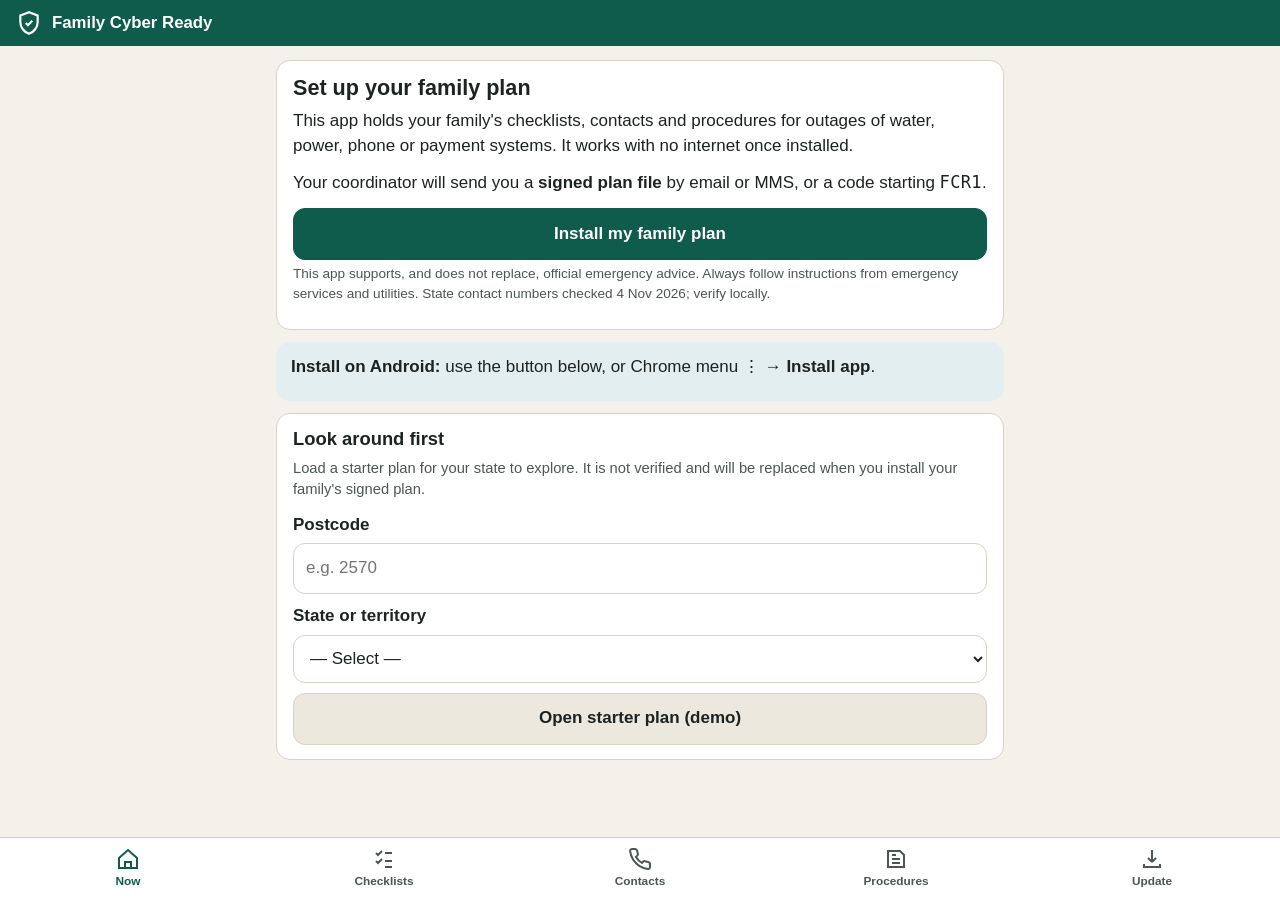
==== index.html @ 1589eb36 "Family Cyber Ready v1.2 — offline family incident plan PWA Co-Authored-By: Claude Opus 5.5 <noreply@" ====
<!doctype html>
<html lang="en-AU">
<head>
<meta charset="utf-8">
<meta name="viewport" content="width=device-width, initial-scale=1, viewport-fit=cover">
<title>Family Cyber Ready</title>
<meta name="description" content="Offline family plan for critical-infrastructure cyber incidents.">
<meta name="theme-color" content="#0f5c4d">
<meta name="apple-mobile-web-app-capable" content="yes">
<meta name="mobile-web-app-capable" content="yes">
<meta name="apple-mobile-web-app-title" content="Family Ready">
<meta name="apple-mobile-web-app-status-bar-style" content="black-translucent">
<meta http-equiv="Content-Security-Policy" content="default-src 'self'; script-src 'self'; style-src 'self' 'unsafe-inline'; img-src 'self' data:; connect-src 'self'; object-src 'none'; base-uri 'none'; form-action 'self'">
<link rel="manifest" href="manifest.webmanifest">
<link rel="icon" href="icons/icon-192.png">
<link rel="apple-touch-icon" href="icons/apple-touch-icon.png">
<link rel="stylesheet" href="styles.css">
</head>
<body>
<header class="top">
  <svg width="26" height="26" viewBox="0 0 24 24" fill="none" stroke="currentColor" stroke-width="2" aria-hidden="true"><path d="M12 2 4 5v6c0 5 3.4 9.4 8 11 4.6-1.6 8-6 8-11V5l-8-3z"/><path d="m9 12 2 2 4-4"/></svg>
  <div class="title" id="hdr-title">Family Cyber Ready</div>
  <div class="ver" id="hdr-ver"></div>
</header>
<main id="view" aria-live="polite"></main>
<div id="print-all"></div>

<nav class="tabs" aria-label="Sections">
  <a href="#now" data-tab="now"><svg viewBox="0 0 24 24" fill="none" stroke="currentColor" stroke-width="2"><path d="M3 11 12 3l9 8v10H3z"/><path d="M9 21v-6h6v6"/></svg>Now</a>
  <a href="#lists" data-tab="lists"><svg viewBox="0 0 24 24" fill="none" stroke="currentColor" stroke-width="2"><path d="m4 6 2 2 4-4M4 14l2 2 4-4M13 6h7M13 14h7M13 20h7"/></svg>Checklists</a>
  <a href="#contacts" data-tab="contacts"><svg viewBox="0 0 24 24" fill="none" stroke="currentColor" stroke-width="2"><path d="M22 16.9v3a2 2 0 0 1-2.2 2 19.8 19.8 0 0 1-8.6-3.1 19.5 19.5 0 0 1-6-6A19.8 19.8 0 0 1 2.1 4.2 2 2 0 0 1 4.1 2h3a2 2 0 0 1 2 1.7c.1 1 .4 1.9.7 2.8a2 2 0 0 1-.5 2.1L8 9.9a16 16 0 0 0 6 6l1.3-1.3a2 2 0 0 1 2.1-.4c.9.3 1.8.6 2.8.7a2 2 0 0 1 1.7 2z"/></svg>Contacts</a>
  <a href="#procs" data-tab="procs"><svg viewBox="0 0 24 24" fill="none" stroke="currentColor" stroke-width="2"><path d="M4 4h12l4 4v12H4z"/><path d="M8 12h8M8 16h8M8 8h4"/></svg>Procedures</a>
  <a href="#update" data-tab="update"><svg viewBox="0 0 24 24" fill="none" stroke="currentColor" stroke-width="2"><path d="M12 3v12m0 0-4-4m4 4 4-4"/><path d="M4 17v3h16v-3"/></svg>Update</a>
</nav>

<dialog id="dlg"><div class="dlg" id="dlg-body"></div></dialog>

<script src="trust.js"></script>
<script src="fcr-core.js"></script>
<script src="starter-plan.js"></script>
<script src="regions.js"></script>
<script src="app.js"></script>
</body>
</html>
---- styles.css ----
:root {
  --bg: #f4f1ea; --surface: #ffffff; --surface-2: #ece8de; --ink: #1d2320; --ink-2: #4d5650; --line: #d8d2c4;
  --accent: #0f5c4d; --accent-ink: #ffffff; --warn: #a65d00; --warn-bg: #fff1dc; --urgent: #b3261e; --urgent-bg: #fde7e5;
  --ok: #1f7a3a; --ok-bg: #e2f3e6; --info-bg: #e3eef0;
  --radius: 14px; --tap: 52px;
  font-family: -apple-system, "SF Pro Text", "Segoe UI", Roboto, "Helvetica Neue", Arial, sans-serif;
  color-scheme: light dark;
}
@media (prefers-color-scheme: dark) {
  :root:not([data-theme="light"]) {
    --bg: #111513; --surface: #1a201d; --surface-2: #232a26; --ink: #ecefe9; --ink-2: #a9b3ac; --line: #2f3833;
    --accent: #5cc4a8; --accent-ink: #0b1411; --warn: #f0b05a; --warn-bg: #33270f; --urgent: #ff8a80; --urgent-bg: #3a1714;
    --ok: #79d08f; --ok-bg: #163021; --info-bg: #17292c;
  }
}
:root[data-theme="dark"] {
  --bg: #111513; --surface: #1a201d; --surface-2: #232a26; --ink: #ecefe9; --ink-2: #a9b3ac; --line: #2f3833;
  --accent: #5cc4a8; --accent-ink: #0b1411; --warn: #f0b05a; --warn-bg: #33270f; --urgent: #ff8a80; --urgent-bg: #3a1714;
  --ok: #79d08f; --ok-bg: #163021; --info-bg: #17292c;
}
* { box-sizing: border-box; }
html, body { margin: 0; background: var(--bg); color: var(--ink); }
body { font-size: 17px; line-height: 1.45; -webkit-text-size-adjust: 100%; padding-bottom: calc(84px + env(safe-area-inset-bottom)); }
a { color: var(--accent); }
h1, h2, h3 { line-height: 1.2; margin: 0 0 .5rem; }
h1 { font-size: 1.35rem; } h2 { font-size: 1.15rem; } h3 { font-size: 1rem; }
p { margin: .25rem 0 .75rem; }
.muted { color: var(--ink-2); font-size: .92rem; }
.small { font-size: .85rem; }
.mono { font-family: ui-monospace, "SF Mono", Menlo, Consolas, monospace; letter-spacing: .02em; }

header.top { position: sticky; top: 0; z-index: 5; background: var(--accent); color: var(--accent-ink);
  padding: calc(10px + env(safe-area-inset-top)) 16px 10px; display: flex; align-items: center; gap: 10px; }
header.top .title { font-weight: 700; font-size: 1.05rem; flex: 1; min-width: 0; overflow: hidden; text-overflow: ellipsis; white-space: nowrap; }
header.top .ver { font-size: .78rem; opacity: .9; text-align: right; }
main { max-width: 760px; margin: 0 auto; padding: 14px 16px 24px; }

.card { background: var(--surface); border: 1px solid var(--line); border-radius: var(--radius); padding: 14px 16px; margin: 0 0 12px; }
.card.tight { padding: 10px 14px; }
.banner { border-radius: var(--radius); padding: 12px 14px; margin: 0 0 12px; border: 1px solid transparent; }
.banner.info { background: var(--info-bg); }
.banner.warn { background: var(--warn-bg); color: var(--warn); border-color: var(--warn); }
.banner.urgent { background: var(--urgent-bg); color: var(--urgent); border-color: var(--urgent); }
.banner.ok { background: var(--ok-bg); color: var(--ok); }
.banner .t { color: var(--ink); }
.row { display: flex; gap: 10px; align-items: center; }
.row.wrap { flex-wrap: wrap; }
.grow { flex: 1; min-width: 0; }

button, .btn { appearance: none; border: 1px solid var(--line); background: var(--surface-2); color: var(--ink);
  border-radius: 12px; min-height: 44px; padding: 10px 14px; font: inherit; font-weight: 600; cursor: pointer;
  display: inline-flex; align-items: center; justify-content: center; gap: 6px; text-decoration: none; }
button.primary, .btn.primary { background: var(--accent); color: var(--accent-ink); border-color: var(--accent); }
button.danger { color: var(--urgent); border-color: var(--urgent); background: transparent; }
button.block, .btn.block { width: 100%; min-height: var(--tap); }
button:disabled { opacity: .5; }
input[type=text], input[type=search], input[type=password], textarea, select {
  width: 100%; font: inherit; color: var(--ink); background: var(--surface); border: 1px solid var(--line);
  border-radius: 12px; padding: 12px; min-height: 48px; }
textarea { min-height: 130px; resize: vertical; }
label.field { display: block; font-weight: 600; margin: 10px 0 6px; }

nav.tabs { position: fixed; left: 0; right: 0; bottom: 0; z-index: 6; background: var(--surface); border-top: 1px solid var(--line);
  display: grid; grid-template-columns: repeat(5, 1fr); padding-bottom: env(safe-area-inset-bottom); }
nav.tabs a { display: flex; flex-direction: column; align-items: center; justify-content: center; gap: 2px; min-height: 62px;
  color: var(--ink-2); text-decoration: none; font-size: .74rem; font-weight: 600; }
nav.tabs a svg { width: 24px; height: 24px; }
nav.tabs a[aria-current="page"] { color: var(--accent); }

.list { list-style: none; margin: 0; padding: 0; }
.check { display: flex; gap: 12px; align-items: flex-start; padding: 12px 2px; border-bottom: 1px solid var(--line); cursor: pointer; }
.check:last-child { border-bottom: 0; }
.check input { width: 26px; height: 26px; margin: 1px 0 0; accent-color: var(--accent); flex: none; }
.check.done .txt { color: var(--ink-2); text-decoration: line-through; }
.progress { height: 8px; background: var(--surface-2); border-radius: 99px; overflow: hidden; margin: 6px 0 2px; }
.progress > i { display: block; height: 100%; background: var(--accent); }

.contact { display: flex; gap: 10px; align-items: center; padding: 10px 0; border-bottom: 1px solid var(--line); }
.contact:last-child { border-bottom: 0; }
.contact .name { font-weight: 650; }
.contact .num { font-variant-numeric: tabular-nums; }
.iconbtn { min-width: 48px; min-height: 48px; padding: 0; border-radius: 50%; }
.iconbtn svg { width: 22px; height: 22px; }
.group-h { font-size: .8rem; text-transform: uppercase; letter-spacing: .06em; color: var(--ink-2); margin: 16px 2px 6px; font-weight: 700; }

details.proc { background: var(--surface); border: 1px solid var(--line); border-radius: var(--radius); margin: 0 0 10px; }
details.proc summary { padding: 14px 16px; font-weight: 650; cursor: pointer; list-style: none; min-height: var(--tap); }
details.proc summary::-webkit-details-marker { display: none; }
details.proc summary::after { content: "+"; float: right; color: var(--ink-2); }
details.proc[open] summary::after { content: "–"; }
details.proc ol { margin: 0; padding: 0 18px 14px 38px; }
details.proc li { margin: 0 0 8px; }

.pill { display: inline-block; font-size: .75rem; font-weight: 700; padding: 3px 9px; border-radius: 99px; background: var(--surface-2); color: var(--ink-2); }
.pill.ok { background: var(--ok-bg); color: var(--ok); }
.pill.warn { background: var(--warn-bg); color: var(--warn); }
.pill.urgent { background: var(--urgent-bg); color: var(--urgent); }
.fp { font-family: ui-monospace, Menlo, Consolas, monospace; font-size: 1.35rem; font-weight: 700; letter-spacing: .06em; text-align: center;
  padding: 12px; border-radius: 12px; background: var(--surface-2); margin: 8px 0; word-break: break-all; }
.grid2 { display: grid; grid-template-columns: 1fr 1fr; gap: 10px; }
.scenario-btn { min-height: 64px; text-align: left; justify-content: flex-start; }

dialog { border: 0; border-radius: 18px; padding: 0; width: min(560px, calc(100vw - 24px)); max-height: calc(100vh - 40px);
  background: var(--surface); color: var(--ink); box-shadow: 0 20px 60px rgba(0,0,0,.35); }
dialog::backdrop { background: rgba(0,0,0,.45); }
dialog .dlg { padding: 18px; overflow: auto; max-height: calc(100vh - 40px); }
.result { border-left: 4px solid var(--line); padding: 6px 10px; margin: 8px 0; background: var(--surface-2); border-radius: 0 10px 10px 0; }
.result.ok { border-color: var(--ok); } .result.error { border-color: var(--urgent); } .result.pending, .result.old { border-color: var(--warn); }
.result ul { margin: 4px 0 0; padding-left: 18px; font-size: .9rem; }
.hidden { display: none !important; }
#print-all { display: none; }

@media print {
  body { padding: 0; background: #fff; color: #000; font-size: 11pt; }
  header.top, nav.tabs, main, dialog { display: none !important; }
  #print-all { display: block; padding: 0 8mm; }
  #print-all h1 { font-size: 16pt; } #print-all h2 { font-size: 13pt; margin-top: 14pt; border-bottom: 1px solid #000; }
  #print-all table { width: 100%; border-collapse: collapse; } #print-all td { border-bottom: 1px solid #bbb; padding: 3pt 4pt; vertical-align: top; }
  #print-all .box { display: inline-block; width: 10pt; height: 10pt; border: 1px solid #000; margin-right: 6pt; }
  #print-all section { break-inside: avoid; }
}
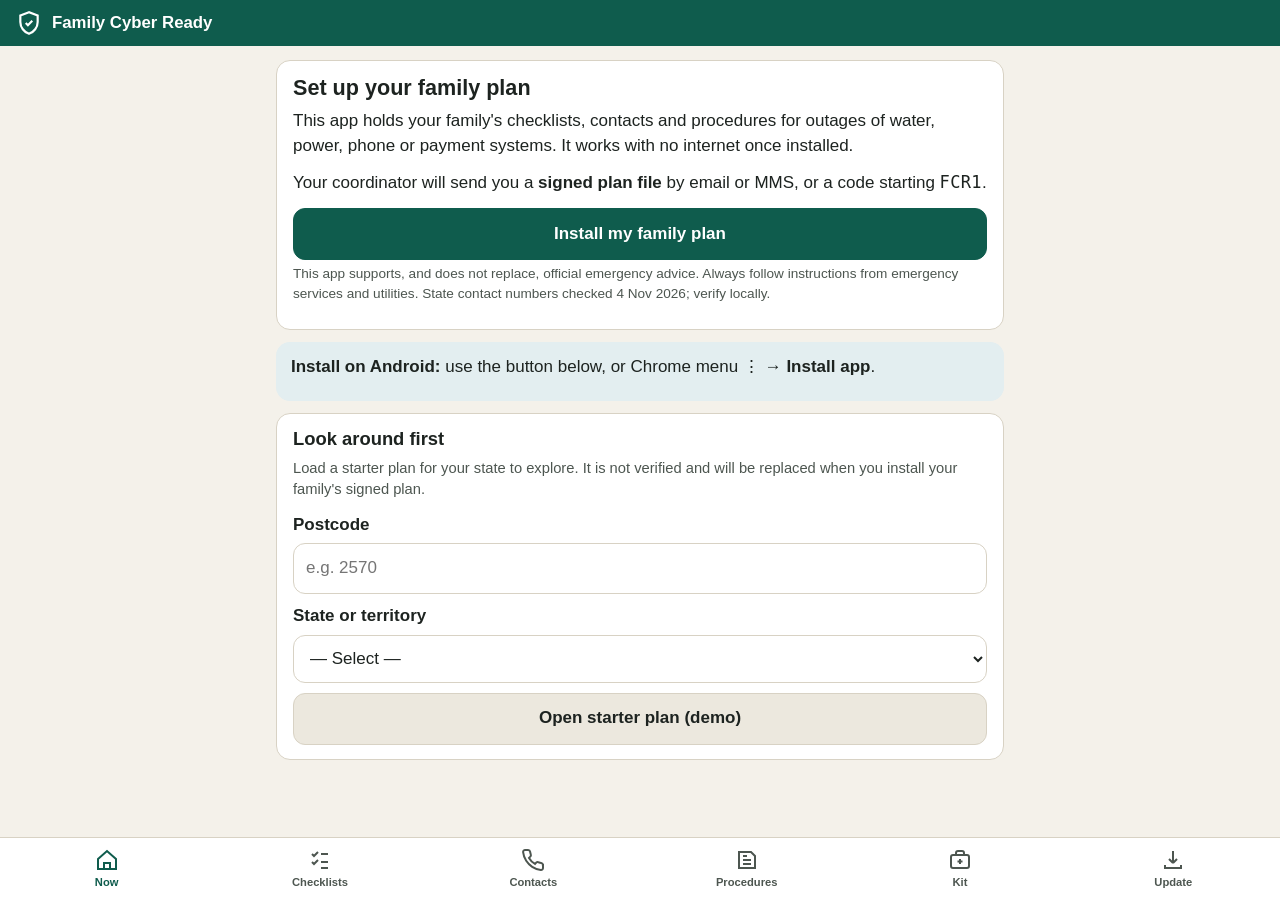
==== commit 9c1271fe: "v1.3: all-hazards plan, family roles, supplies register and maintenance schedule - 18 scenarios incl" ====
--- a/index.html
+++ b/index.html
@@ -30,6 +30,7 @@
   <a href="#lists" data-tab="lists"><svg viewBox="0 0 24 24" fill="none" stroke="currentColor" stroke-width="2"><path d="m4 6 2 2 4-4M4 14l2 2 4-4M13 6h7M13 14h7M13 20h7"/></svg>Checklists</a>
   <a href="#contacts" data-tab="contacts"><svg viewBox="0 0 24 24" fill="none" stroke="currentColor" stroke-width="2"><path d="M22 16.9v3a2 2 0 0 1-2.2 2 19.8 19.8 0 0 1-8.6-3.1 19.5 19.5 0 0 1-6-6A19.8 19.8 0 0 1 2.1 4.2 2 2 0 0 1 4.1 2h3a2 2 0 0 1 2 1.7c.1 1 .4 1.9.7 2.8a2 2 0 0 1-.5 2.1L8 9.9a16 16 0 0 0 6 6l1.3-1.3a2 2 0 0 1 2.1-.4c.9.3 1.8.6 2.8.7a2 2 0 0 1 1.7 2z"/></svg>Contacts</a>
   <a href="#procs" data-tab="procs"><svg viewBox="0 0 24 24" fill="none" stroke="currentColor" stroke-width="2"><path d="M4 4h12l4 4v12H4z"/><path d="M8 12h8M8 16h8M8 8h4"/></svg>Procedures</a>
+  <a href="#kit" data-tab="kit"><svg viewBox="0 0 24 24" fill="none" stroke="currentColor" stroke-width="2"><rect x="3" y="7" width="18" height="13" rx="2"/><path d="M8 7V5a2 2 0 0 1 2-2h4a2 2 0 0 1 2 2v2M12 11v5M9.5 13.5h5"/></svg>Kit</a>
   <a href="#update" data-tab="update"><svg viewBox="0 0 24 24" fill="none" stroke="currentColor" stroke-width="2"><path d="M12 3v12m0 0-4-4m4 4 4-4"/><path d="M4 17v3h16v-3"/></svg>Update</a>
 </nav>
 
@@ -38,6 +39,7 @@
 <script src="trust.js"></script>
 <script src="fcr-core.js"></script>
 <script src="starter-plan.js"></script>
+<script src="starter-hazards.js"></script>
 <script src="regions.js"></script>
 <script src="app.js"></script>
 </body>
--- a/styles.css
+++ b/styles.css
@@ -61,9 +61,9 @@
 label.field { display: block; font-weight: 600; margin: 10px 0 6px; }
 
 nav.tabs { position: fixed; left: 0; right: 0; bottom: 0; z-index: 6; background: var(--surface); border-top: 1px solid var(--line);
-  display: grid; grid-template-columns: repeat(5, 1fr); padding-bottom: env(safe-area-inset-bottom); }
+  display: grid; grid-template-columns: repeat(6, 1fr); padding-bottom: env(safe-area-inset-bottom); }
 nav.tabs a { display: flex; flex-direction: column; align-items: center; justify-content: center; gap: 2px; min-height: 62px;
-  color: var(--ink-2); text-decoration: none; font-size: .74rem; font-weight: 600; }
+  color: var(--ink-2); text-decoration: none; font-size: .7rem; font-weight: 600; }
 nav.tabs a svg { width: 24px; height: 24px; }
 nav.tabs a[aria-current="page"] { color: var(--accent); }
 
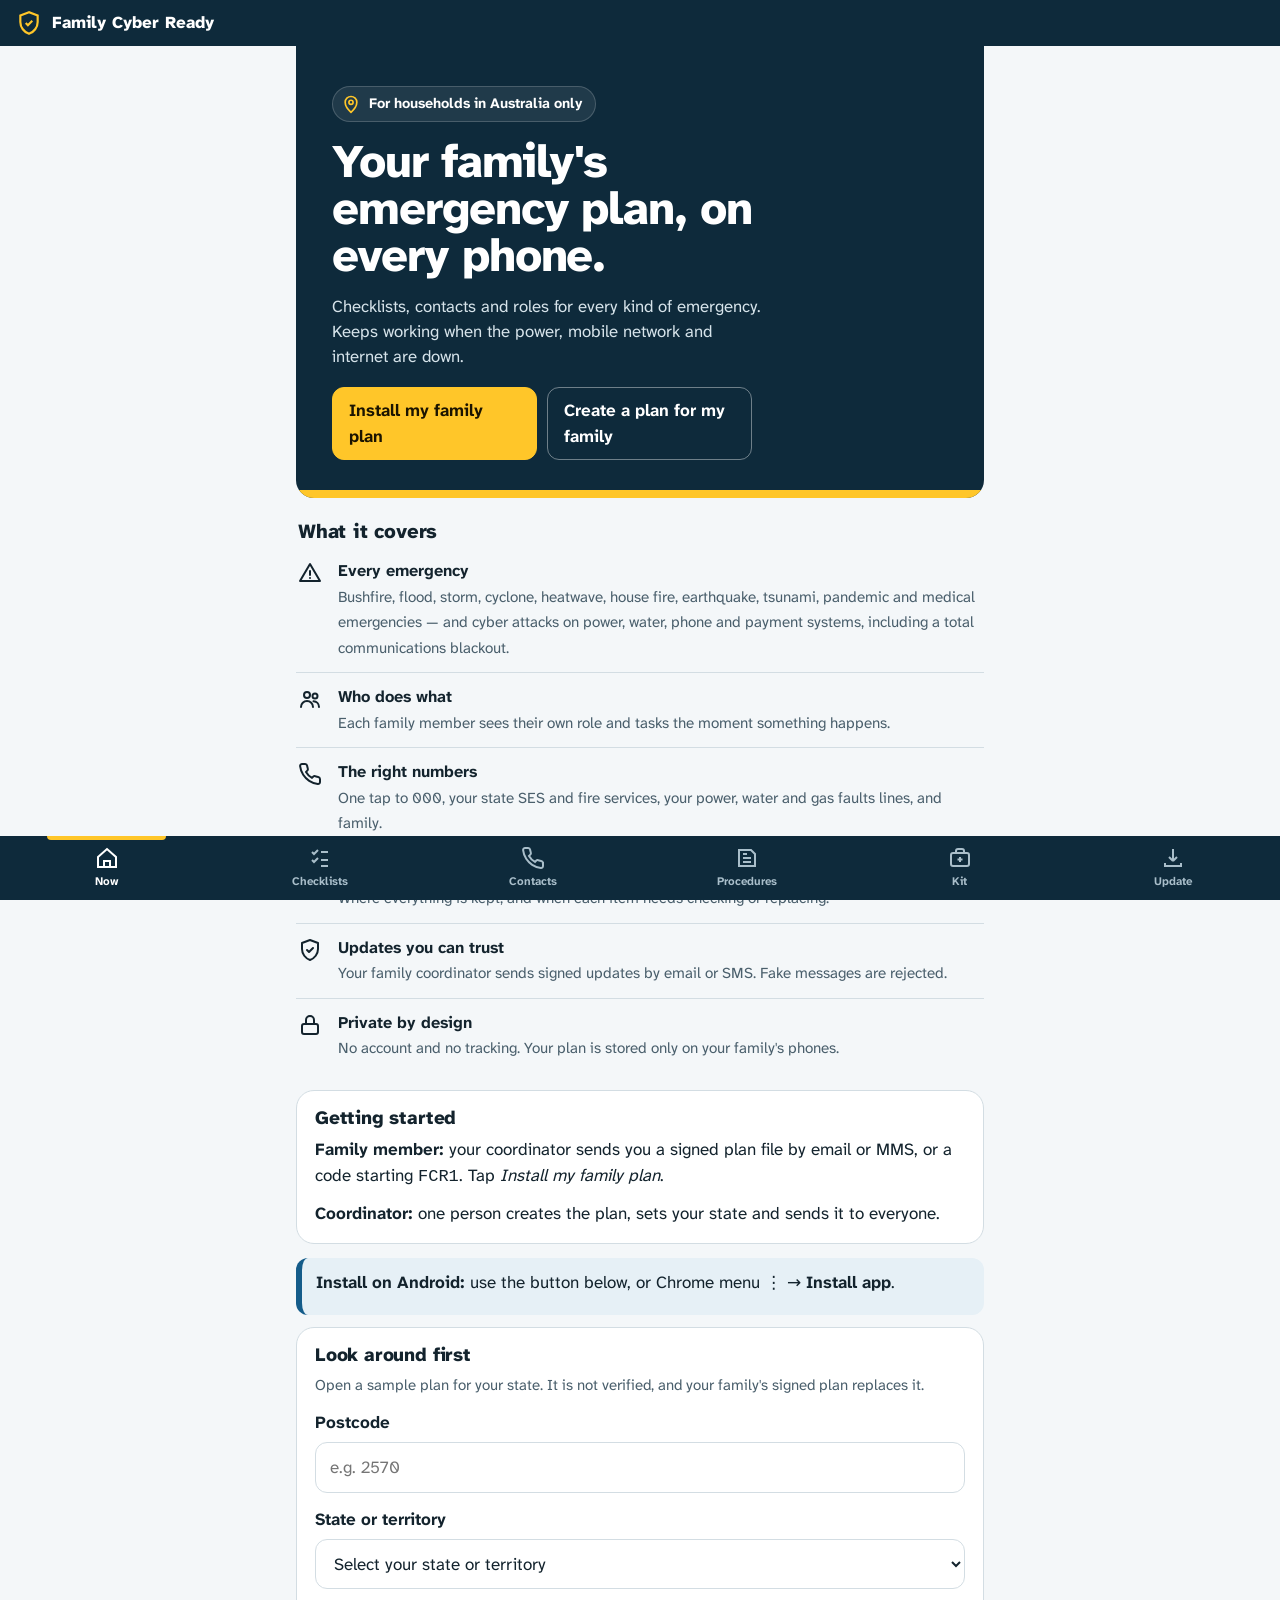
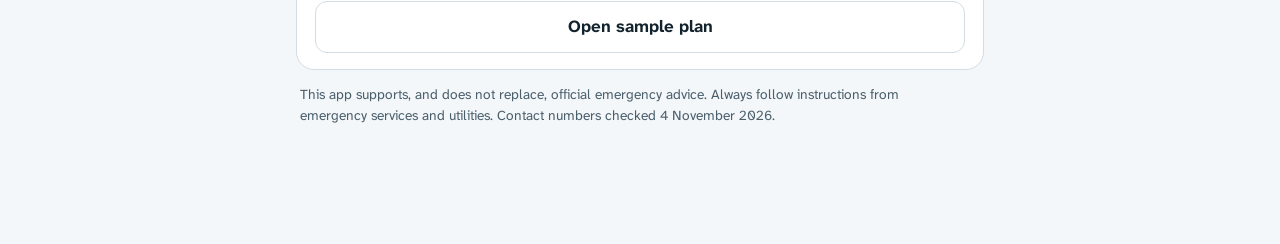
==== commit 76e444c8: "v1.4: redesigned interface, clearer front page, Australia-only statement - New design system: night-" ====
--- a/index.html
+++ b/index.html
@@ -4,8 +4,8 @@
 <meta charset="utf-8">
 <meta name="viewport" content="width=device-width, initial-scale=1, viewport-fit=cover">
 <title>Family Cyber Ready</title>
-<meta name="description" content="Offline family plan for critical-infrastructure cyber incidents.">
-<meta name="theme-color" content="#0f5c4d">
+<meta name="description" content="Offline family emergency plan for Australian households: every hazard, roles, contacts, supplies and signed updates.">
+<meta name="theme-color" content="#0E2A3B">
 <meta name="apple-mobile-web-app-capable" content="yes">
 <meta name="mobile-web-app-capable" content="yes">
 <meta name="apple-mobile-web-app-title" content="Family Ready">
--- a/styles.css
+++ b/styles.css
@@ -1,120 +1,170 @@
+/* Family Cyber Ready — design system
+ * Night-navy base, signal-yellow accent used sparingly, Australian Warning System colours for status.
+ * Type: Atkinson Hyperlegible Next (SIL OFL), self-hosted for offline use. */
+@font-face { font-family: 'AHN'; src: url('fonts/ahn-400.woff2') format('woff2'); font-weight: 400; font-display: swap; }
+@font-face { font-family: 'AHN'; src: url('fonts/ahn-700.woff2') format('woff2'); font-weight: 700; font-display: swap; }
+@font-face { font-family: 'AHN'; src: url('fonts/ahn-800.woff2') format('woff2'); font-weight: 800; font-display: swap; }
+
 :root {
-  --bg: #f4f1ea; --surface: #ffffff; --surface-2: #ece8de; --ink: #1d2320; --ink-2: #4d5650; --line: #d8d2c4;
-  --accent: #0f5c4d; --accent-ink: #ffffff; --warn: #a65d00; --warn-bg: #fff1dc; --urgent: #b3261e; --urgent-bg: #fde7e5;
-  --ok: #1f7a3a; --ok-bg: #e2f3e6; --info-bg: #e3eef0;
-  --radius: 14px; --tap: 52px;
-  font-family: -apple-system, "SF Pro Text", "Segoe UI", Roboto, "Helvetica Neue", Arial, sans-serif;
+  --navy: #0E2A3B; --navy-2: #163A50; --signal: #FFC629; --signal-ink: #1B1400;
+  --bg: #F4F7F9; --surface: #FFFFFF; --surface-2: #E8EEF2; --ink: #13232D; --ink-2: #4A5F6C; --line: #D3DDE3;
+  --accent: #0E2A3B; --accent-ink: #FFFFFF; --link: #145C8A;
+  --ok: #2D7A57; --ok-bg: #E3F2EA; --warn: #A34A00; --warn-bg: #FFF0DD; --urgent: #C1121F; --urgent-bg: #FCE6E7; --info-bg: #E6F0F6;
+  --focus: #FFC629;
+  --r-lg: 18px; --r-md: 12px; --r-sm: 8px; --tap: 52px;
+  font-family: 'AHN', 'Atkinson Hyperlegible', system-ui, -apple-system, 'Segoe UI', Roboto, sans-serif;
   color-scheme: light dark;
 }
 @media (prefers-color-scheme: dark) {
   :root:not([data-theme="light"]) {
-    --bg: #111513; --surface: #1a201d; --surface-2: #232a26; --ink: #ecefe9; --ink-2: #a9b3ac; --line: #2f3833;
-    --accent: #5cc4a8; --accent-ink: #0b1411; --warn: #f0b05a; --warn-bg: #33270f; --urgent: #ff8a80; --urgent-bg: #3a1714;
-    --ok: #79d08f; --ok-bg: #163021; --info-bg: #17292c;
+    --bg: #071820; --surface: #0F2633; --surface-2: #183545; --ink: #EAF1F5; --ink-2: #9FB4C0; --line: #234556;
+    --accent: #FFC629; --accent-ink: #1B1400; --link: #8FCBF0;
+    --ok: #6FD3A0; --ok-bg: #12362A; --warn: #FFB25C; --warn-bg: #3A2610; --urgent: #FF8A8F; --urgent-bg: #3E1418; --info-bg: #13303F;
   }
 }
 :root[data-theme="dark"] {
-  --bg: #111513; --surface: #1a201d; --surface-2: #232a26; --ink: #ecefe9; --ink-2: #a9b3ac; --line: #2f3833;
-  --accent: #5cc4a8; --accent-ink: #0b1411; --warn: #f0b05a; --warn-bg: #33270f; --urgent: #ff8a80; --urgent-bg: #3a1714;
-  --ok: #79d08f; --ok-bg: #163021; --info-bg: #17292c;
+  --bg: #071820; --surface: #0F2633; --surface-2: #183545; --ink: #EAF1F5; --ink-2: #9FB4C0; --line: #234556;
+  --accent: #FFC629; --accent-ink: #1B1400; --link: #8FCBF0;
+  --ok: #6FD3A0; --ok-bg: #12362A; --warn: #FFB25C; --warn-bg: #3A2610; --urgent: #FF8A8F; --urgent-bg: #3E1418; --info-bg: #13303F;
 }
+
 * { box-sizing: border-box; }
 html, body { margin: 0; background: var(--bg); color: var(--ink); }
-body { font-size: 17px; line-height: 1.45; -webkit-text-size-adjust: 100%; padding-bottom: calc(84px + env(safe-area-inset-bottom)); }
-a { color: var(--accent); }
-h1, h2, h3 { line-height: 1.2; margin: 0 0 .5rem; }
-h1 { font-size: 1.35rem; } h2 { font-size: 1.15rem; } h3 { font-size: 1rem; }
-p { margin: .25rem 0 .75rem; }
-.muted { color: var(--ink-2); font-size: .92rem; }
-.small { font-size: .85rem; }
-.mono { font-family: ui-monospace, "SF Mono", Menlo, Consolas, monospace; letter-spacing: .02em; }
+body { font-size: 17px; line-height: 1.5; -webkit-text-size-adjust: 100%; -webkit-font-smoothing: antialiased; padding-bottom: calc(80px + env(safe-area-inset-bottom)); }
+a { color: var(--link); text-underline-offset: 3px; }
+h1, h2, h3 { line-height: 1.15; margin: 0 0 .5rem; letter-spacing: -0.01em; }
+h1 { font-size: 1.6rem; font-weight: 800; }
+h2 { font-size: 1.18rem; font-weight: 800; }
+h3 { font-size: 1rem; font-weight: 700; }
+p { margin: .25rem 0 .75rem; max-width: 68ch; }
+.muted { color: var(--ink-2); font-size: .94rem; }
+.small { font-size: .86rem; }
+.mono { font-family: ui-monospace, 'SF Mono', Menlo, Consolas, monospace; }
+:focus-visible { outline: 3px solid var(--focus); outline-offset: 2px; border-radius: 6px; }
 
-header.top { position: sticky; top: 0; z-index: 5; background: var(--accent); color: var(--accent-ink);
+/* Header: a quiet navy bar */
+header.top { position: sticky; top: 0; z-index: 5; background: var(--navy); color: #fff;
   padding: calc(10px + env(safe-area-inset-top)) 16px 10px; display: flex; align-items: center; gap: 10px; }
-header.top .title { font-weight: 700; font-size: 1.05rem; flex: 1; min-width: 0; overflow: hidden; text-overflow: ellipsis; white-space: nowrap; }
-header.top .ver { font-size: .78rem; opacity: .9; text-align: right; }
-main { max-width: 760px; margin: 0 auto; padding: 14px 16px 24px; }
+header.top svg { color: var(--signal); flex: none; }
+header.top .title { font-weight: 800; font-size: 1.05rem; flex: 1; min-width: 0; overflow: hidden; text-overflow: ellipsis; white-space: nowrap; }
+header.top .ver { font-size: .76rem; line-height: 1.25; opacity: .85; text-align: right; }
+main { max-width: 720px; margin: 0 auto; padding: 16px 16px 28px; }
 
-.card { background: var(--surface); border: 1px solid var(--line); border-radius: var(--radius); padding: 14px 16px; margin: 0 0 12px; }
-.card.tight { padding: 10px 14px; }
-.banner { border-radius: var(--radius); padding: 12px 14px; margin: 0 0 12px; border: 1px solid transparent; }
-.banner.info { background: var(--info-bg); }
-.banner.warn { background: var(--warn-bg); color: var(--warn); border-color: var(--warn); }
-.banner.urgent { background: var(--urgent-bg); color: var(--urgent); border-color: var(--urgent); }
-.banner.ok { background: var(--ok-bg); color: var(--ok); }
+/* Hero: the one bold element — road-sign type on navy with a signal band */
+.hero { background-color: var(--navy); color: #fff; margin: -16px -16px 18px; padding: 28px 20px 26px; position: relative; }
+.hero.has-art { background-image: linear-gradient(90deg, rgba(14,42,59,.96) 0%, rgba(14,42,59,.82) 45%, rgba(14,42,59,.1) 100%), url('img/hero.webp'); background-size: cover; background-position: 70% center; }
+@media (max-width: 719px) { .hero.has-art { background-image: linear-gradient(180deg, rgba(14,42,59,0) 0%, rgba(14,42,59,.85) 48%, var(--navy) 62%), url('img/hero.webp'); background-size: 175% auto; background-position: 80% top; background-repeat: no-repeat; padding-top: 170px; } }
+.hero::after { content: ''; position: absolute; left: 0; right: 0; bottom: 0; height: 8px; background: var(--signal); }
+.hero h1 { font-size: clamp(2rem, 8.4vw, 2.9rem); line-height: 1.02; letter-spacing: -0.025em; margin: 0 0 14px; max-width: 14ch; }
+.hero p { color: #D6E3EA; font-size: 1.05rem; max-width: 40ch; }
+.hero .where { display: inline-flex; align-items: center; gap: 8px; background: rgba(255,255,255,.08); border: 1px solid rgba(255,255,255,.18);
+  color: #fff; border-radius: 999px; padding: 6px 12px 6px 8px; font-size: .9rem; font-weight: 700; margin: 0 0 16px; }
+.hero .where svg { width: 20px; height: 20px; color: var(--signal); }
+.hero .actions { display: grid; gap: 10px; margin-top: 18px; max-width: 420px; }
+.hero .btn.primary { background: var(--signal); color: var(--signal-ink); border-color: var(--signal); }
+.hero .btn.ghost { background: transparent; color: #fff; border-color: rgba(255,255,255,.4); }
+
+/* Coverage list: plain rows with a rule, not cards */
+.covers { list-style: none; margin: 4px 0 18px; padding: 0; }
+.covers li { display: grid; grid-template-columns: 28px 1fr; gap: 12px; padding: 12px 2px; border-bottom: 1px solid var(--line); }
+.covers li:last-child { border-bottom: 0; }
+.covers svg { width: 24px; height: 24px; color: var(--ink); margin-top: 2px; }
+.covers b { display: block; font-size: 1.02rem; }
+.covers span { color: var(--ink-2); font-size: .95rem; }
+.section-h { font-size: 1.25rem; margin: 6px 2px 4px; }
+
+.card { background: var(--surface); border: 1px solid var(--line); border-radius: var(--r-lg); padding: 16px 18px; margin: 0 0 14px; }
+.card.tight { padding: 6px 16px; }
+.banner { border-radius: var(--r-md); padding: 12px 14px; margin: 0 0 12px; border-left: 6px solid transparent; background: var(--surface); }
+.banner.info { background: var(--info-bg); border-left-color: var(--link); }
+.banner.warn { background: var(--warn-bg); color: var(--warn); border-left-color: var(--warn); }
+.banner.urgent { background: var(--urgent-bg); color: var(--urgent); border-left-color: var(--urgent); }
+.banner.ok { background: var(--ok-bg); color: var(--ok); border-left-color: var(--ok); }
 .banner .t { color: var(--ink); }
 .row { display: flex; gap: 10px; align-items: center; }
 .row.wrap { flex-wrap: wrap; }
 .grow { flex: 1; min-width: 0; }
 
-button, .btn { appearance: none; border: 1px solid var(--line); background: var(--surface-2); color: var(--ink);
-  border-radius: 12px; min-height: 44px; padding: 10px 14px; font: inherit; font-weight: 600; cursor: pointer;
-  display: inline-flex; align-items: center; justify-content: center; gap: 6px; text-decoration: none; }
+button, .btn { appearance: none; border: 1.5px solid var(--line); background: var(--surface); color: var(--ink);
+  border-radius: var(--r-md); min-height: 46px; padding: 10px 16px; font: inherit; font-weight: 700; cursor: pointer;
+  display: inline-flex; align-items: center; justify-content: center; gap: 8px; text-decoration: none; transition: background-color .15s, border-color .15s; }
+button:hover, .btn:hover { border-color: var(--ink-2); }
+button:active, .btn:active { transform: translateY(1px); }
 button.primary, .btn.primary { background: var(--accent); color: var(--accent-ink); border-color: var(--accent); }
 button.danger { color: var(--urgent); border-color: var(--urgent); background: transparent; }
 button.block, .btn.block { width: 100%; min-height: var(--tap); }
-button:disabled { opacity: .5; }
+button:disabled { opacity: .45; cursor: not-allowed; }
 input[type=text], input[type=search], input[type=password], textarea, select {
-  width: 100%; font: inherit; color: var(--ink); background: var(--surface); border: 1px solid var(--line);
-  border-radius: 12px; padding: 12px; min-height: 48px; }
+  width: 100%; font: inherit; color: var(--ink); background: var(--surface); border: 1.5px solid var(--line);
+  border-radius: var(--r-md); padding: 12px 14px; min-height: 50px; }
+input:focus, textarea:focus, select:focus { border-color: var(--link); outline: none; box-shadow: 0 0 0 3px color-mix(in srgb, var(--link) 25%, transparent); }
 textarea { min-height: 130px; resize: vertical; }
-label.field { display: block; font-weight: 600; margin: 10px 0 6px; }
+label.field { display: block; font-weight: 700; margin: 14px 0 6px; }
 
-nav.tabs { position: fixed; left: 0; right: 0; bottom: 0; z-index: 6; background: var(--surface); border-top: 1px solid var(--line);
+/* Bottom navigation: navy, signal bar marks the current tab */
+nav.tabs { position: fixed; left: 0; right: 0; bottom: 0; z-index: 6; background: var(--navy);
   display: grid; grid-template-columns: repeat(6, 1fr); padding-bottom: env(safe-area-inset-bottom); }
-nav.tabs a { display: flex; flex-direction: column; align-items: center; justify-content: center; gap: 2px; min-height: 62px;
-  color: var(--ink-2); text-decoration: none; font-size: .7rem; font-weight: 600; }
+nav.tabs a { position: relative; display: flex; flex-direction: column; align-items: center; justify-content: center; gap: 3px; min-height: 64px;
+  color: #A9BECA; text-decoration: none; font-size: .72rem; font-weight: 700; }
 nav.tabs a svg { width: 24px; height: 24px; }
-nav.tabs a[aria-current="page"] { color: var(--accent); }
+nav.tabs a[aria-current="page"] { color: #fff; }
+nav.tabs a[aria-current="page"]::before { content: ''; position: absolute; top: 0; left: 22%; right: 22%; height: 4px; border-radius: 0 0 4px 4px; background: var(--signal); }
 
 .list { list-style: none; margin: 0; padding: 0; }
-.check { display: flex; gap: 12px; align-items: flex-start; padding: 12px 2px; border-bottom: 1px solid var(--line); cursor: pointer; }
+.check { display: flex; gap: 14px; align-items: flex-start; padding: 13px 2px; border-bottom: 1px solid var(--line); cursor: pointer; }
 .check:last-child { border-bottom: 0; }
-.check input { width: 26px; height: 26px; margin: 1px 0 0; accent-color: var(--accent); flex: none; }
-.check.done .txt { color: var(--ink-2); text-decoration: line-through; }
-.progress { height: 8px; background: var(--surface-2); border-radius: 99px; overflow: hidden; margin: 6px 0 2px; }
-.progress > i { display: block; height: 100%; background: var(--accent); }
+.check input { width: 26px; height: 26px; margin: 1px 0 0; accent-color: var(--ok); flex: none; }
+.check.done .txt { color: var(--ink-2); text-decoration: line-through; text-decoration-thickness: 1.5px; }
+.progress { height: 8px; background: var(--surface-2); border-radius: 99px; overflow: hidden; margin: 8px 0 4px; }
+.progress > i { display: block; height: 100%; background: var(--ok); border-radius: 99px; }
 
-.contact { display: flex; gap: 10px; align-items: center; padding: 10px 0; border-bottom: 1px solid var(--line); }
+.contact { display: flex; gap: 12px; align-items: center; padding: 12px 0; border-bottom: 1px solid var(--line); }
 .contact:last-child { border-bottom: 0; }
-.contact .name { font-weight: 650; }
-.contact .num { font-variant-numeric: tabular-nums; }
-.iconbtn { min-width: 48px; min-height: 48px; padding: 0; border-radius: 50%; }
+.contact .name { font-weight: 700; }
+.contact .num { font-variant-numeric: tabular-nums; font-size: 1.05rem; }
+.iconbtn { min-width: 50px; min-height: 50px; padding: 0; border-radius: 50%; }
 .iconbtn svg { width: 22px; height: 22px; }
-.group-h { font-size: .8rem; text-transform: uppercase; letter-spacing: .06em; color: var(--ink-2); margin: 16px 2px 6px; font-weight: 700; }
+.iconbtn.primary { background: var(--ok); border-color: var(--ok); color: #fff; }
+.group-h { font-size: .95rem; color: var(--ink-2); margin: 20px 2px 8px; font-weight: 800; letter-spacing: 0; }
 
-details.proc { background: var(--surface); border: 1px solid var(--line); border-radius: var(--radius); margin: 0 0 10px; }
-details.proc summary { padding: 14px 16px; font-weight: 650; cursor: pointer; list-style: none; min-height: var(--tap); }
+details.proc { background: var(--surface); border: 1px solid var(--line); border-radius: var(--r-lg); margin: 0 0 10px; }
+details.proc summary { padding: 15px 18px; font-weight: 700; cursor: pointer; list-style: none; min-height: var(--tap); display: flex; align-items: center; gap: 10px; }
 details.proc summary::-webkit-details-marker { display: none; }
-details.proc summary::after { content: "+"; float: right; color: var(--ink-2); }
-details.proc[open] summary::after { content: "–"; }
-details.proc ol { margin: 0; padding: 0 18px 14px 38px; }
-details.proc li { margin: 0 0 8px; }
+details.proc summary::after { content: ''; margin-left: auto; width: 10px; height: 10px; border-right: 2.5px solid var(--ink-2); border-bottom: 2.5px solid var(--ink-2); transform: rotate(45deg); transition: transform .2s; }
+details.proc[open] summary::after { transform: rotate(225deg); }
+details.proc ol { margin: 0; padding: 0 20px 16px 40px; }
+details.proc li { margin: 0 0 10px; }
 
-.pill { display: inline-block; font-size: .75rem; font-weight: 700; padding: 3px 9px; border-radius: 99px; background: var(--surface-2); color: var(--ink-2); }
+.pill { display: inline-block; font-size: .76rem; font-weight: 800; padding: 3px 10px; border-radius: 99px; background: var(--surface-2); color: var(--ink-2); vertical-align: 1px; }
 .pill.ok { background: var(--ok-bg); color: var(--ok); }
 .pill.warn { background: var(--warn-bg); color: var(--warn); }
 .pill.urgent { background: var(--urgent-bg); color: var(--urgent); }
-.fp { font-family: ui-monospace, Menlo, Consolas, monospace; font-size: 1.35rem; font-weight: 700; letter-spacing: .06em; text-align: center;
-  padding: 12px; border-radius: 12px; background: var(--surface-2); margin: 8px 0; word-break: break-all; }
+.fp { font-family: ui-monospace, Menlo, Consolas, monospace; font-size: 1.4rem; font-weight: 700; letter-spacing: .06em; text-align: center;
+  padding: 14px; border-radius: var(--r-md); background: var(--surface-2); margin: 8px 0; word-break: break-all; }
 .grid2 { display: grid; grid-template-columns: 1fr 1fr; gap: 10px; }
-.scenario-btn { min-height: 64px; text-align: left; justify-content: flex-start; }
+.scenario-btn { min-height: 66px; text-align: left; justify-content: flex-start; line-height: 1.2; border-radius: var(--r-md); }
 
-dialog { border: 0; border-radius: 18px; padding: 0; width: min(560px, calc(100vw - 24px)); max-height: calc(100vh - 40px);
-  background: var(--surface); color: var(--ink); box-shadow: 0 20px 60px rgba(0,0,0,.35); }
-dialog::backdrop { background: rgba(0,0,0,.45); }
-dialog .dlg { padding: 18px; overflow: auto; max-height: calc(100vh - 40px); }
-.result { border-left: 4px solid var(--line); padding: 6px 10px; margin: 8px 0; background: var(--surface-2); border-radius: 0 10px 10px 0; }
+dialog { border: 0; border-radius: 22px; padding: 0; width: min(560px, calc(100vw - 24px)); max-height: calc(100vh - 40px);
+  background: var(--surface); color: var(--ink); box-shadow: 0 24px 64px rgba(7, 24, 32, .45); }
+dialog::backdrop { background: rgba(7, 24, 32, .6); }
+dialog .dlg { padding: 20px; overflow: auto; max-height: calc(100vh - 40px); }
+.result { border-left: 4px solid var(--line); padding: 8px 12px; margin: 8px 0; background: var(--surface-2); border-radius: 0 var(--r-sm) var(--r-sm) 0; }
 .result.ok { border-color: var(--ok); } .result.error { border-color: var(--urgent); } .result.pending, .result.old { border-color: var(--warn); }
 .result ul { margin: 4px 0 0; padding-left: 18px; font-size: .9rem; }
 .hidden { display: none !important; }
 #print-all { display: none; }
 
+@media (min-width: 720px) {
+  .hero { margin: -16px 0 22px; border-radius: 0 0 var(--r-lg) var(--r-lg); padding: 40px 36px 38px; overflow: hidden; }
+  .hero .actions { grid-template-columns: 1fr 1fr; }
+}
+@media (prefers-reduced-motion: reduce) { * { transition: none !important; } }
+
 @media print {
-  body { padding: 0; background: #fff; color: #000; font-size: 11pt; }
+  body { padding: 0; background: #fff; color: #000; font-size: 11pt; font-family: 'AHN', Arial, sans-serif; }
   header.top, nav.tabs, main, dialog { display: none !important; }
   #print-all { display: block; padding: 0 8mm; }
-  #print-all h1 { font-size: 16pt; } #print-all h2 { font-size: 13pt; margin-top: 14pt; border-bottom: 1px solid #000; }
+  #print-all h1 { font-size: 16pt; } #print-all h2 { font-size: 13pt; margin-top: 14pt; border-bottom: 1.5px solid #000; }
   #print-all table { width: 100%; border-collapse: collapse; } #print-all td { border-bottom: 1px solid #bbb; padding: 3pt 4pt; vertical-align: top; }
   #print-all .box { display: inline-block; width: 10pt; height: 10pt; border: 1px solid #000; margin-right: 6pt; }
   #print-all section { break-inside: avoid; }
